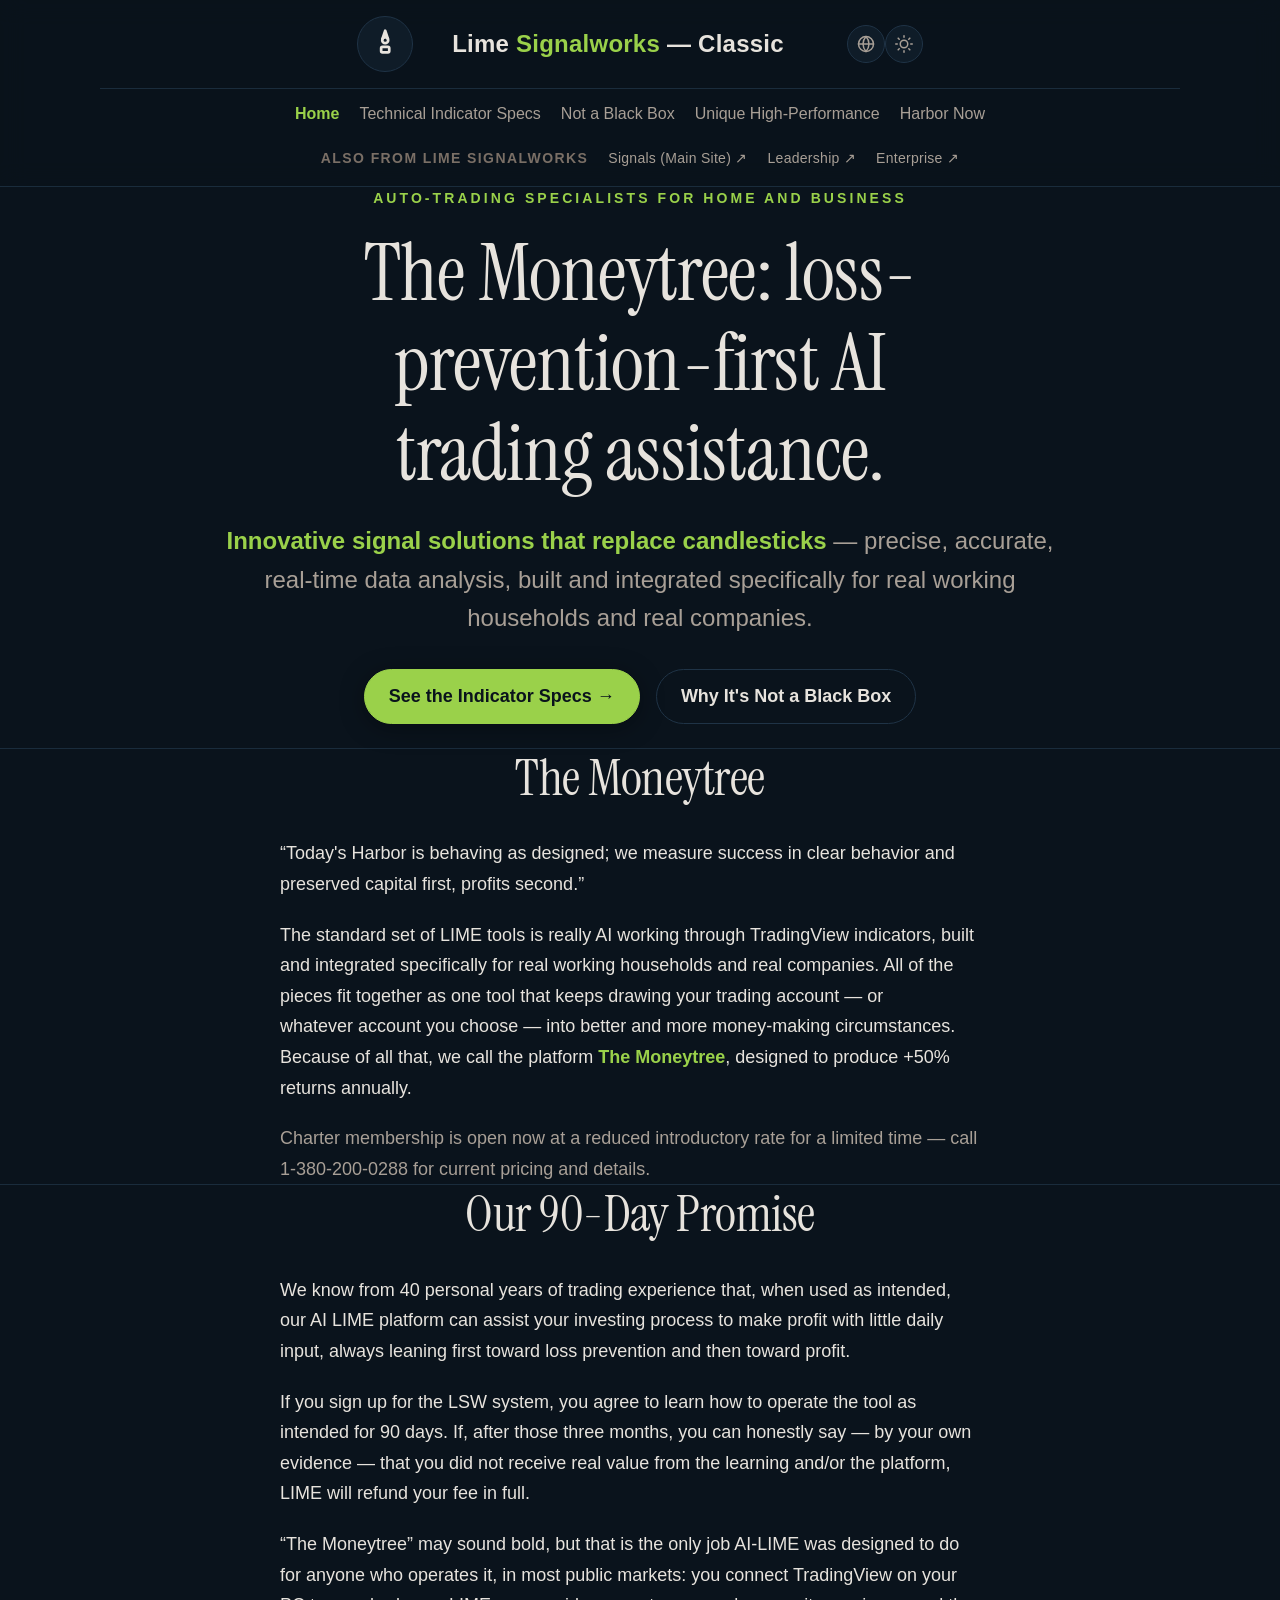
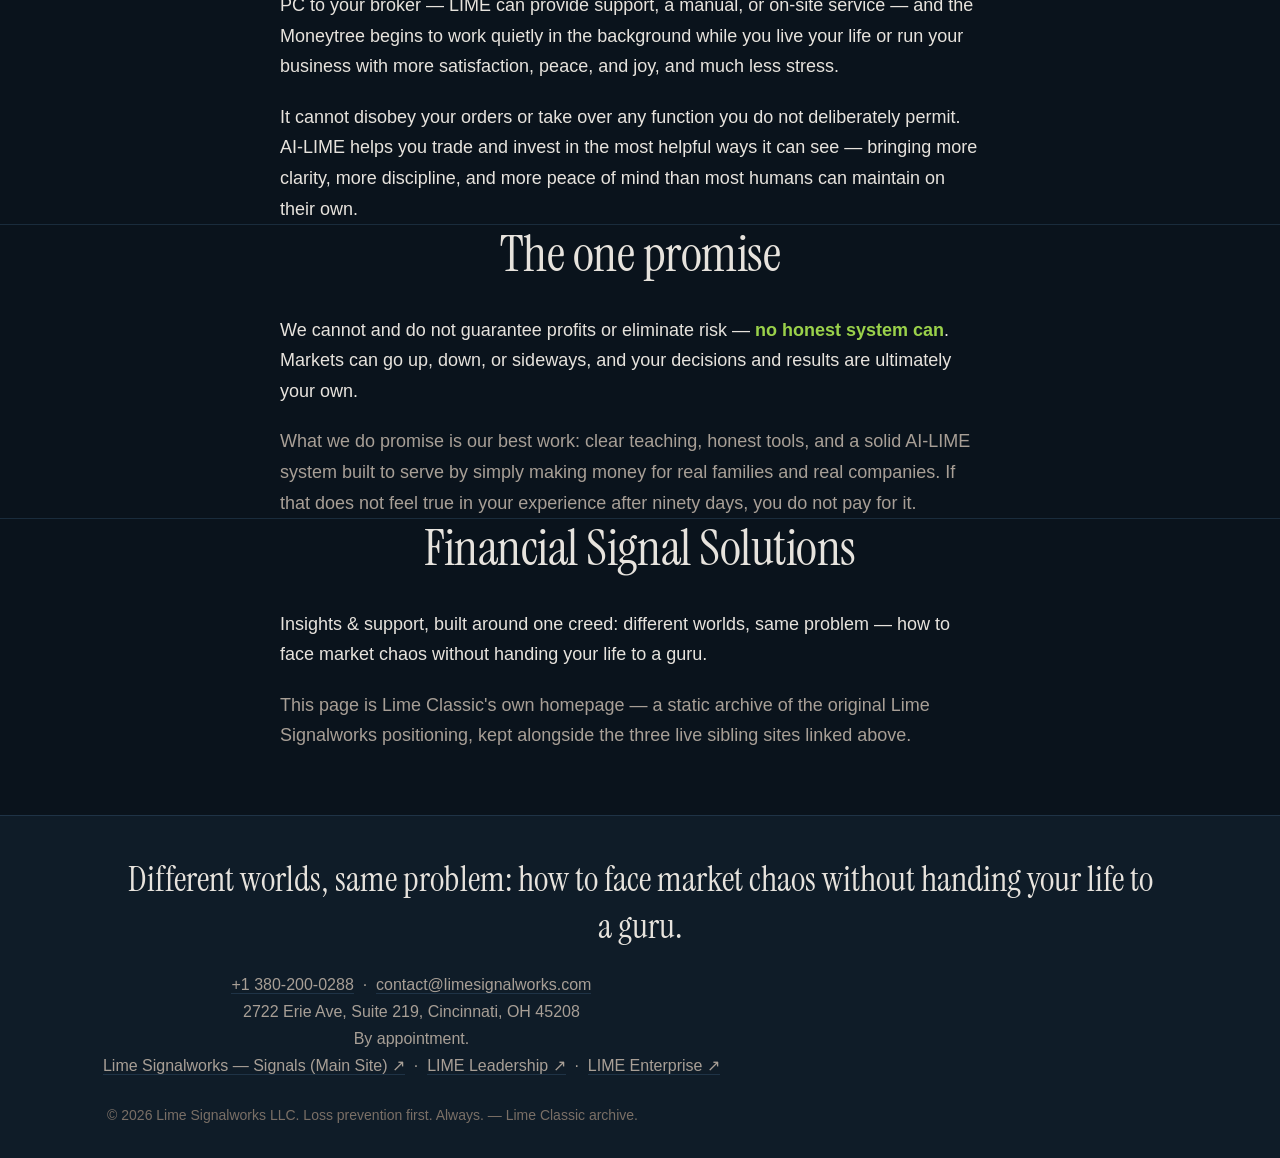
==== index.html @ 85b890b6 "Build first batch: 5 Classic pages (home, indicator specs, not-a-black-box, unique-high-performance," ====
<!DOCTYPE html>
<html lang="en" data-theme="dark">
<head>
<meta charset="UTF-8">
<meta name="viewport" content="width=device-width, initial-scale=1.0">
<title>Home · Lime Signalworks Classic</title>
<meta name="description" content="Lime Signalworks Classic: the Moneytree platform, loss-prevention-first AI trading assistance, and the 90-Day Promise.">
<link rel="canonical" href="https://classic.limesignalworks.com/">
<link rel="stylesheet" href="assets/style.css">
<link rel="preconnect" href="https://fonts.googleapis.com">
<link rel="preconnect" href="https://fonts.gstatic.com" crossorigin>
<link href="https://fonts.googleapis.com/css2?family=Instrument+Serif:ital@0;1&display=swap" rel="stylesheet">
<link href="https://api.fontshare.com/v2/css?f[]=general-sans@300,400,500,600,700&display=swap" rel="stylesheet">
</head>
<body>
<header>
  <div class="wrap hdr">
    <a class="brand" href="index.html" aria-label="Lime Signalworks Classic home">
      <span class="brand-mark"><svg viewBox="0 0 24 24" fill="none" stroke="currentColor" stroke-width="2" stroke-linecap="round" stroke-linejoin="round" aria-hidden="true"><path d="M12 2 L14 8 L12 6 L10 8 Z"/><rect x="9" y="14" width="6" height="4" rx="1"/><circle cx="12" cy="9" r="2.2"/></svg></span>
      <span class="word">Lime&nbsp;<b>Signalworks</b> &mdash; Classic</span>
    </a>
    <div class="hdr-actions">
      <div class="hdr-tools">
        <button class="icon-btn" data-translate aria-label="Translate this page">
          <svg width="18" height="18" viewBox="0 0 24 24" fill="none" stroke="currentColor" stroke-width="2" stroke-linecap="round" stroke-linejoin="round"><circle cx="12" cy="12" r="10"/><path d="M2 12h20M12 2a15.3 15.3 0 0 1 4 10 15.3 15.3 0 0 1-4 10 15.3 15.3 0 0 1-4-10 15.3 15.3 0 0 1 4-10z"/></svg>
        </button>
        <button class="icon-btn" data-theme-toggle aria-label="Switch theme">
          <svg width="18" height="18" viewBox="0 0 24 24" fill="none" stroke="currentColor" stroke-width="2" stroke-linecap="round" stroke-linejoin="round"><circle cx="12" cy="12" r="5"/><path d="M12 1v2M12 21v2M4.22 4.22l1.42 1.42M18.36 18.36l1.42 1.42M1 12h2M21 12h2M4.22 19.78l1.42-1.42M18.36 5.64l1.42-1.42"/></svg>
        </button>
      </div>
    </div>
  </div>
  <nav class="site-nav wrap" aria-label="Lime Classic pages">
      <a href="index.html" aria-current="page">Home</a>
      <a href="technical-indicator-specs.html">Technical Indicator Specs</a>
      <a href="not-a-black-box.html">Not a Black Box</a>
      <a href="unique-high-performance.html">Unique High-Performance</a>
      <a href="harbor-now.html">Harbor Now</a>
  </nav>
  <div class="sibling-nav wrap" aria-label="Other Lime Signalworks sites">
    <span class="sibling-label">Also from Lime Signalworks</span>
    <a href="https://signals.limesignalworks.com" target="_blank" rel="noopener">Signals (Main Site) &#8599;</a>
    <a href="https://leadership.limesignalworks.com" target="_blank" rel="noopener">Leadership &#8599;</a>
    <a href="https://lime-enterprise-web.vercel.app" target="_blank" rel="noopener">Enterprise &#8599;</a>
  </div>
</header>
<main>

  <section class="hero sec-plain">
    <div class="wrap">
      <div class="kicker">Auto-Trading Specialists for Home and Business</div>
      <h1>The Moneytree: loss-prevention-first AI trading assistance.</h1>
      <p class="lede"><strong>Innovative signal solutions that replace candlesticks</strong> &mdash; precise, accurate, real-time data analysis, built and integrated specifically for real working households and real companies.</p>
      <div class="hero-cta">
        <a class="btn" href="technical-indicator-specs.html">See the Indicator Specs &rarr;</a>
        <a class="btn btn-ghost" href="not-a-black-box.html">Why It's Not a Black Box</a>
      </div>
    </div>
  </section>

  <section class="sec-plain">
    <div class="wrap">
      <div class="sec-bar"><h2>The Moneytree</h2></div>
      <div class="sec-body">
        <p>&ldquo;Today's Harbor is behaving as designed; we measure success in clear behavior and preserved capital first, profits second.&rdquo;</p>
        <p>The standard set of LIME tools is really AI working through TradingView indicators, built and integrated specifically for real working households and real companies. All of the pieces fit together as one tool that keeps drawing your trading account &mdash; or whatever account you choose &mdash; into better and more money-making circumstances. Because of all that, we call the platform <strong>The Moneytree</strong>, designed to produce +50% returns annually.</p>
        <p class="muted">Charter membership is open now at a reduced introductory rate for a limited time &mdash; call 1-380-200-0288 for current pricing and details.</p>
      </div>
    </div>
  </section>

  <section class="sec-plain">
    <div class="wrap">
      <div class="sec-bar"><h2>Our 90-Day Promise</h2></div>
      <div class="sec-body">
        <p>We know from 40 personal years of trading experience that, when used as intended, our AI LIME platform can assist your investing process to make profit with little daily input, always leaning first toward loss prevention and then toward profit.</p>
        <p>If you sign up for the LSW system, you agree to learn how to operate the tool as intended for 90 days. If, after those three months, you can honestly say &mdash; by your own evidence &mdash; that you did not receive real value from the learning and/or the platform, LIME will refund your fee in full.</p>
        <p>&ldquo;The Moneytree&rdquo; may sound bold, but that is the only job AI-LIME was designed to do for anyone who operates it, in most public markets: you connect TradingView on your PC to your broker &mdash; LIME can provide support, a manual, or on-site service &mdash; and the Moneytree begins to work quietly in the background while you live your life or run your business with more satisfaction, peace, and joy, and much less stress.</p>
        <p>It cannot disobey your orders or take over any function you do not deliberately permit. AI-LIME helps you trade and invest in the most helpful ways it can see &mdash; bringing more clarity, more discipline, and more peace of mind than most humans can maintain on their own.</p>
      </div>
    </div>
  </section>

  <section class="sec-plain">
    <div class="wrap">
      <div class="sec-bar"><h2>The one promise</h2></div>
      <div class="sec-body">
        <p>We cannot and do not guarantee profits or eliminate risk &mdash; <strong>no honest system can</strong>. Markets can go up, down, or sideways, and your decisions and results are ultimately your own.</p>
        <p class="muted">What we do promise is our best work: clear teaching, honest tools, and a solid AI-LIME system built to serve by simply making money for real families and real companies. If that does not feel true in your experience after ninety days, you do not pay for it.</p>
      </div>
    </div>
  </section>

  <section class="sec-plain">
    <div class="wrap">
      <div class="sec-bar"><h2>Financial Signal Solutions</h2></div>
      <div class="sec-body">
        <p>Insights &amp; support, built around one creed: different worlds, same problem &mdash; how to face market chaos without handing your life to a guru.</p>
        <p class="muted">This page is Lime Classic's own homepage &mdash; a static archive of the original Lime Signalworks positioning, kept alongside the three live sibling sites linked above.</p>
      </div>
    </div>
  </section>

</main>
<footer>
  <div class="wrap foot-wrap">
    <div class="foot">
      <p class="creed">Different worlds, same problem: how to face market chaos without handing your life to a guru.</p>
      <p class="meta">
        <a href="tel:+13802000288">+1 380-200-0288</a> &nbsp;&middot;&nbsp;
        <a href="mailto:contact@limesignalworks.com">contact@limesignalworks.com</a><br>
        2722 Erie Ave, Suite 219, Cincinnati, OH 45208<br>
        By appointment.
      </p>
      <p class="meta" aria-label="Other Lime Signalworks sites">
        <a href="https://signals.limesignalworks.com" target="_blank" rel="noopener">Lime Signalworks &mdash; Signals (Main Site) &#8599;</a> &nbsp;&middot;&nbsp;
        <a href="https://leadership.limesignalworks.com" target="_blank" rel="noopener">LIME Leadership &#8599;</a> &nbsp;&middot;&nbsp;
        <a href="https://lime-enterprise-web.vercel.app" target="_blank" rel="noopener">LIME Enterprise &#8599;</a>
      </p>
      <p class="copy">&copy; 2026 Lime Signalworks LLC. Loss prevention first. Always. &mdash; Lime Classic archive.</p>
    </div>
  </div>
</footer>
<script src="assets/site.js"></script>
</body>
</html>
---- assets/style.css ----
/* Lime Classic shared stylesheet.
   Reused verbatim (structure, tokens, unboxed section pattern) from the
   reviewed sibling design system at lime-web-public/index.html, per the
   Lime Classic first-batch build spec. Ember/flame companion, visitor
   counter, and keeper-portrait rotation scripts are intentionally omitted
   -- those are specific to the Signals site. Theme toggle and translate
   button are retained for cross-site consistency. */
:root {
  --text-xs: clamp(0.75rem, 0.7rem + 0.25vw, 0.875rem);
  --text-sm: clamp(0.875rem, 0.8rem + 0.35vw, 1rem);
  --text-base: clamp(1rem, 0.95rem + 0.25vw, 1.125rem);
  --text-lg: clamp(1.125rem, 1rem + 0.75vw, 1.5rem);
  --text-xl: clamp(1.5rem, 1.2rem + 1.25vw, 2.25rem);
  --text-2xl: clamp(2rem, 1.2rem + 2.5vw, 3.25rem);
  --text-3xl: clamp(2.5rem, 1rem + 5vw, 5.25rem);
  --space-1: 0.25rem; --space-2: 0.5rem; --space-3: 0.75rem; --space-4: 1rem;
  --space-5: 1.25rem; --space-6: 1.5rem; --space-8: 2rem; --space-10: 2.5rem;
  --space-12: 3rem; --space-16: 4rem; --space-20: 5rem; --space-24: 6rem;
  --radius-sm: 0.375rem; --radius-md: 0.5rem; --radius-lg: 0.75rem; --radius-xl: 1rem; --radius-full: 999px;
  --transition-interactive: 180ms cubic-bezier(0.16, 1, 0.3, 1);
  --font-display: 'Instrument Serif', Georgia, serif;
  --font-body: 'General Sans', 'Helvetica Neue', sans-serif;
}
:root, [data-theme="dark"] {
  --color-bg: #0a131c; --color-surface: #0f1c28; --color-surface-2: #142433; --color-surface-offset: #16273a;
  --color-border: #1f3346; --color-divider: #1a2c3c;
  --color-text: #e7e3dd; --color-text-muted: #a89f96; --color-text-faint: #7a6f66;
  --color-primary: #9ad14a; --color-primary-hover: #b4e06a; --color-primary-soft: rgba(154,209,74,0.12);
  --color-glow-blue: #2f9bff;
  --color-beam: #e8b659; --color-beam-soft: rgba(232,182,89,0.14);
  --shadow-md: 0 4px 24px rgba(0,0,0,0.35); --shadow-lg: 0 18px 50px rgba(0,0,0,0.45);
}
[data-theme="light"] {
  --color-bg: #e7e3dd; --color-surface: #ffffff; --color-surface-2: #f7faf8; --color-surface-offset: #eef3ef;
  --color-border: #dbe4dd; --color-divider: #e4ece6;
  --color-text: #0a131c; --color-text-muted: #56685e; --color-text-faint: #8a9c92;
  --color-primary: #4f7a1f; --color-primary-hover: #3d6017; --color-primary-soft: rgba(79,122,31,0.10);
  --color-glow-blue: #2f9bff;
  --color-beam: #b07d1f; --color-beam-soft: rgba(176,125,31,0.12);
  --shadow-md: 0 4px 24px rgba(20,40,28,0.08); --shadow-lg: 0 18px 50px rgba(20,40,28,0.12);
}
*, *::before, *::after { box-sizing: border-box; margin: 0; padding: 0; }
html { -webkit-font-smoothing: antialiased; -moz-osx-font-smoothing: grayscale; text-rendering: optimizeLegibility; scroll-behavior: smooth; }
body { min-height: 100dvh; line-height: 1.6; font-family: var(--font-body); font-size: var(--text-base); color: var(--color-text); background-color: var(--color-bg); }
img, svg { display: block; max-width: 100%; height: auto; }
a, button { transition: color var(--transition-interactive), background var(--transition-interactive), border-color var(--transition-interactive), box-shadow var(--transition-interactive); }
h1, h2, h3 { text-wrap: balance; line-height: 1.12; font-family: var(--font-display); font-weight: 400; letter-spacing: -0.01em; }
p, li { text-wrap: pretty; max-width: 70ch; }
::selection { background: var(--color-primary-soft); }
:focus-visible { outline: 2px solid var(--color-primary); outline-offset: 3px; border-radius: var(--radius-sm); }
.wrap { max-width: 1080px; margin: 0 auto; padding: 0 var(--space-6); }

header { position: sticky; top: 0; z-index: 10; backdrop-filter: blur(12px); background: color-mix(in oklab, var(--color-bg) 82%, transparent); border-bottom: 1px solid var(--color-divider); }
.hdr { display: flex; align-items: center; justify-content: center; flex-wrap: wrap; padding: var(--space-4) 0; gap: var(--space-4); }
.hdr-actions { display: flex; flex-wrap: nowrap; align-items: center; gap: var(--space-4); }
.brand { display: flex; align-items: center; gap: var(--space-3); text-decoration: none; color: var(--color-text); }
.brand-mark { height: 56px; width: 56px; object-fit: cover; border-radius: 50%; flex-shrink: 0; border: 1px solid var(--color-border); display: flex; align-items: center; justify-content: center; background: var(--color-surface); }
.brand-mark svg { width: 60%; height: 60%; }
@media (max-width: 560px) { .brand-mark { height: 44px; width: 44px; } }
.brand .word { font-family: var(--font-body); font-weight: 600; font-size: var(--text-lg); letter-spacing: 0.01em; }
.brand .word b { font-weight: 700; color: var(--color-primary); }
.brand:hover { color: var(--color-primary); text-decoration: underline; text-underline-offset: 2px; }
.hdr-tools { display: flex; align-items: center; gap: 0; }
.icon-btn { display: inline-flex; align-items: center; justify-content: center; width: 38px; height: 38px; border-radius: var(--radius-full); border: 1px solid var(--color-border); color: var(--color-text-muted); background: var(--color-surface); cursor: pointer; }
.icon-btn:hover { color: var(--color-text); border-color: var(--color-primary); }
@media (min-width: 768px) { .brand .word { margin-inline: 2ch; } .hdr-tools { margin-left: 2ch; } }

/* Primary in-site page nav -- plain text links, no boxes. */
.site-nav { display: flex; flex-wrap: wrap; align-items: center; justify-content: center; gap: var(--space-1) var(--space-5); padding: var(--space-3) 0; border-top: 1px solid var(--color-divider); font-size: var(--text-sm); }
.site-nav a { color: var(--color-text-muted); text-decoration: none; }
.site-nav a:hover, .site-nav a[aria-current="page"] { color: var(--color-primary); }
.site-nav a[aria-current="page"] { font-weight: 600; }

/* Cross-site outbound links -- plain text, clearly labeled, no boxes. */
.sibling-nav { display: flex; flex-wrap: wrap; align-items: center; justify-content: center; gap: var(--space-1) var(--space-5); padding: var(--space-2) 0 var(--space-4); font-size: var(--text-xs); letter-spacing: 0.02em; }
.sibling-nav .sibling-label { color: var(--color-text-faint); text-transform: uppercase; letter-spacing: 0.1em; font-weight: 600; }
.sibling-nav a { color: var(--color-text-muted); text-decoration: none; border-bottom: 1px solid transparent; }
.sibling-nav a:hover { color: var(--color-primary); border-color: var(--color-primary); }

h1, h2, h3 { text-transform: none; }
.kicker { font-size: var(--text-xs); letter-spacing: 0.22em; text-transform: uppercase; color: var(--color-primary); font-weight: 600; margin-bottom: var(--space-5); }

.hero { padding: clamp(var(--space-12), 8vw, var(--space-20)) 0 var(--space-6); text-align: center; }
.hero h1 { font-size: var(--text-3xl); margin: 0 auto var(--space-6); max-width: 20ch; }
.hero .lede { font-size: var(--text-lg); color: var(--color-text-muted); max-width: 62ch; margin: 0 auto; }
.hero .lede strong { color: var(--color-primary); font-weight: 600; }
.hero-cta { margin-top: var(--space-8); display: flex; justify-content: center; gap: var(--space-4); flex-wrap: wrap; }

.btn { display: inline-flex; align-items: center; gap: var(--space-2); font-family: var(--font-body); font-weight: 600; font-size: var(--text-base); text-decoration: none; color: var(--color-bg); background: var(--color-primary); padding: var(--space-3) var(--space-6); border-radius: var(--radius-full); border: 1px solid var(--color-primary); box-shadow: var(--shadow-md); }
.btn:hover { background: var(--color-primary-hover); border-color: var(--color-primary-hover); transform: translateY(-2px); box-shadow: var(--shadow-lg); }
.btn.btn-ghost { background: transparent; color: var(--color-text); border-color: var(--color-border); box-shadow: none; }
.btn.btn-ghost:hover { border-color: var(--color-primary); color: var(--color-primary); transform: none; box-shadow: none; }

/* Unboxed section heading pattern -- centered display type, no box/glow ring. */
.sec-bar { text-align: center; margin: 0 auto var(--space-8); }
.sec-bar h2, .sec-bar h3 { font-size: var(--text-2xl); margin: 0; text-align: center; font-family: var(--font-display); font-weight: 400; letter-spacing: -0.01em; color: var(--color-text); }
.sec-bar h3 { font-size: var(--text-xl); }

/* Hairline wayfinding divider before each unboxed section -- a 1px top border,
   not an enclosing box, so scroll rhythm stays legible without box/card chrome. */
.sec-plain { border-top: 1px solid var(--color-divider); padding-top: var(--space-16); margin-top: var(--space-16); }
.sec-plain:first-child { border-top: none; padding-top: 0; margin-top: 0; }
section { margin-top: 0 !important; padding-top: 0 !important; }

.sec-body { max-width: 720px; margin-left: auto; margin-right: auto; }
.sec-body.wide { max-width: 860px; }
.sec-body p { font-size: var(--text-base); color: var(--color-text); margin-bottom: var(--space-5); line-height: 1.7; }
.sec-body p:last-child { margin-bottom: 0; }
.sec-body .muted { color: var(--color-text-muted); }
.sec-body strong { color: var(--color-primary); font-weight: 600; }
.sec-body ul, .sec-body ol { margin: 0 0 var(--space-5) var(--space-6); color: var(--color-text); }
.sec-body li { margin-bottom: var(--space-2); line-height: 1.65; }
.sec-body h3 { font-size: var(--text-lg); margin: var(--space-8) 0 var(--space-3); font-family: var(--font-display); font-weight: 400; color: var(--color-text); text-align: left; }
.sec-sub { text-align: center; color: var(--color-text-muted); margin: 0 auto var(--space-10); max-width: 640px; }

/* Indicator list -- each indicator is a plain flowing subsection separated
   by the same hairline rhythm used between major sections, per spec. */
.indicator { border-top: 1px solid var(--color-divider); padding-top: var(--space-10); margin-top: var(--space-10); }
.indicator:first-child { border-top: none; padding-top: 0; margin-top: 0; }
.indicator h3 { font-size: var(--text-xl); margin: 0 0 var(--space-3); text-align: left; font-family: var(--font-display); font-weight: 400; color: var(--color-text); }
.indicator .ind-states { font-size: var(--text-sm); color: var(--color-text-muted); margin-bottom: var(--space-2); }
.indicator .ind-formula { font-family: var(--font-display); font-style: italic; font-size: var(--text-lg); color: var(--color-primary); margin-bottom: var(--space-4); }
.indicator p { font-size: var(--text-base); color: var(--color-text); margin-bottom: 0; line-height: 1.7; }

footer { padding: 0; background: var(--color-surface); margin-top: var(--space-16); border-top: 1px solid var(--color-border); }
.foot-wrap { padding: var(--space-10) 0 var(--space-8); }
.foot .creed { font-family: var(--font-display); font-size: var(--text-xl); color: var(--color-text); line-height: 1.35; margin-bottom: var(--space-5); text-align: center; }
.foot .meta { font-size: var(--text-sm); color: var(--color-text-muted); line-height: 1.7; text-align: center; }
.foot .meta a { color: var(--color-text-muted); text-decoration: none; border-bottom: 1px solid var(--color-border); }
.foot .meta a:hover { color: var(--color-primary); border-color: var(--color-primary); }
.foot .copy { font-size: var(--text-xs); color: var(--color-text-faint); margin-top: var(--space-6); text-align: center; }
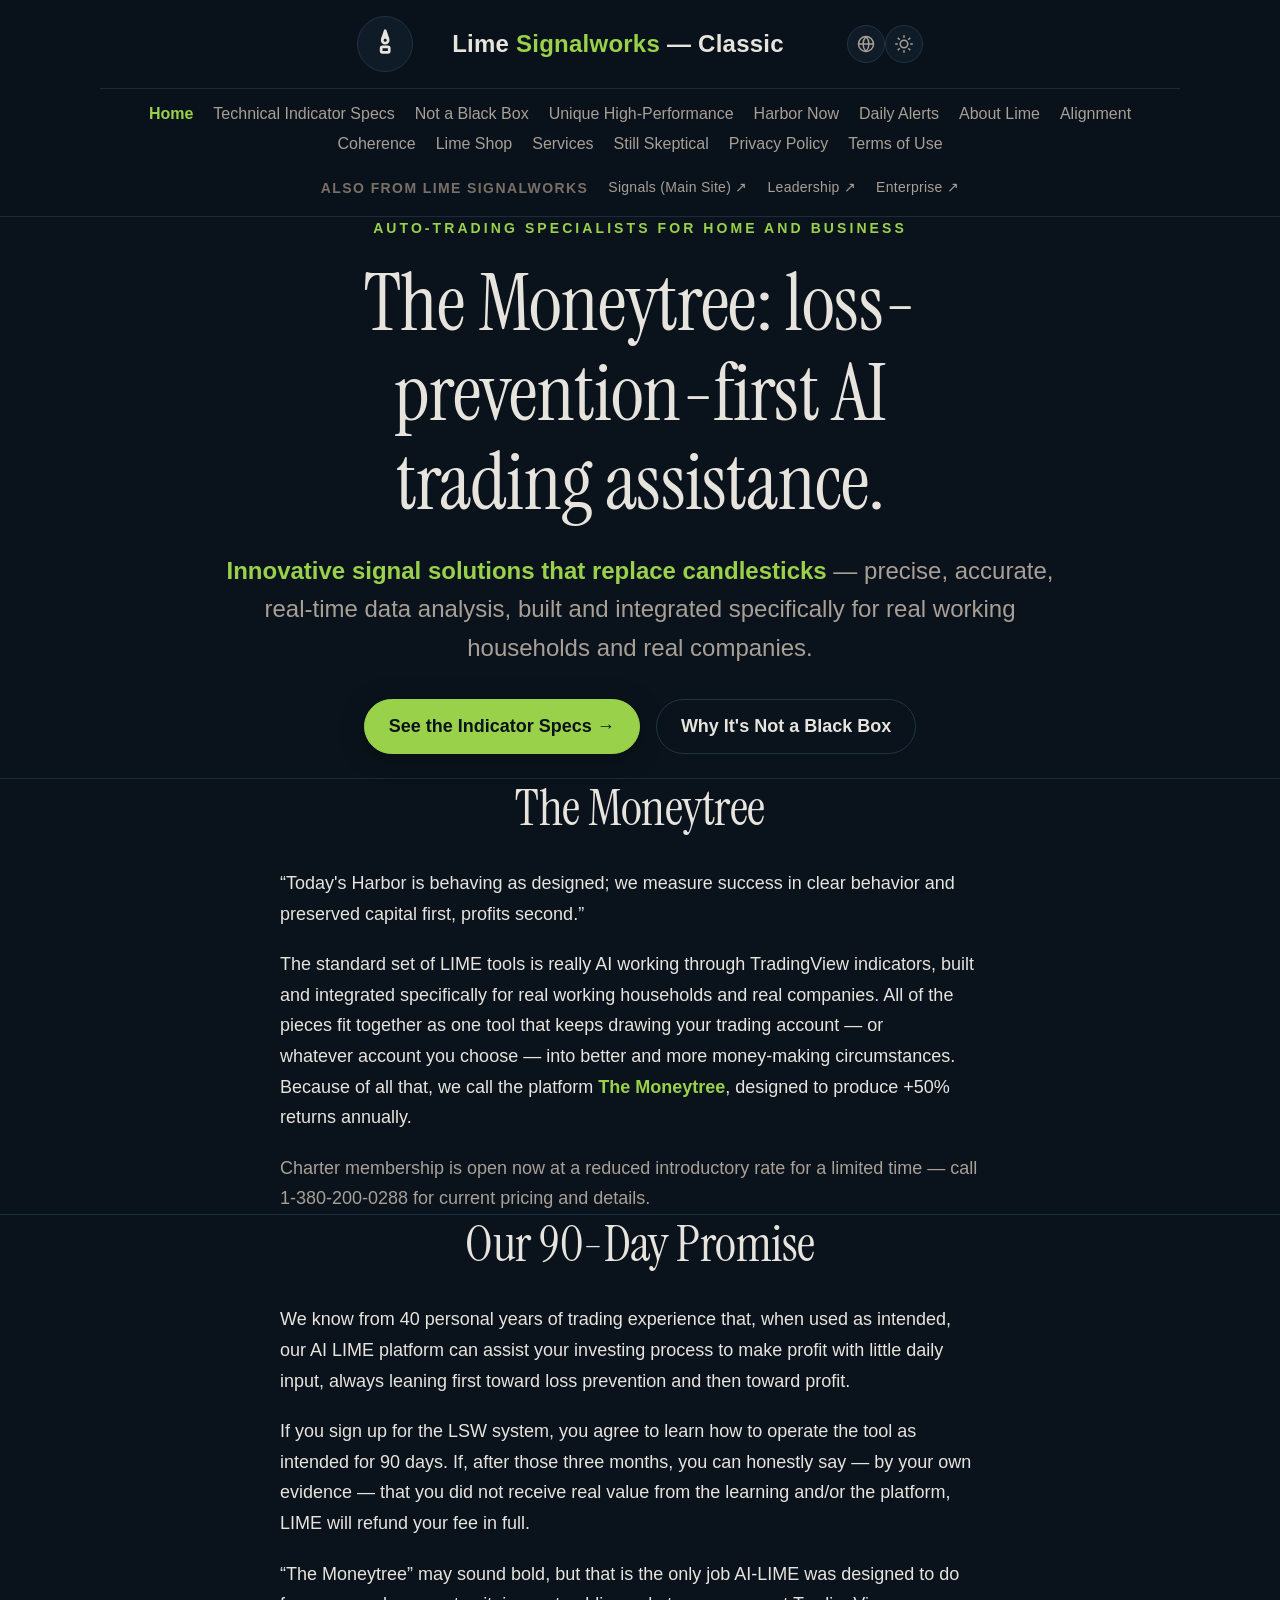
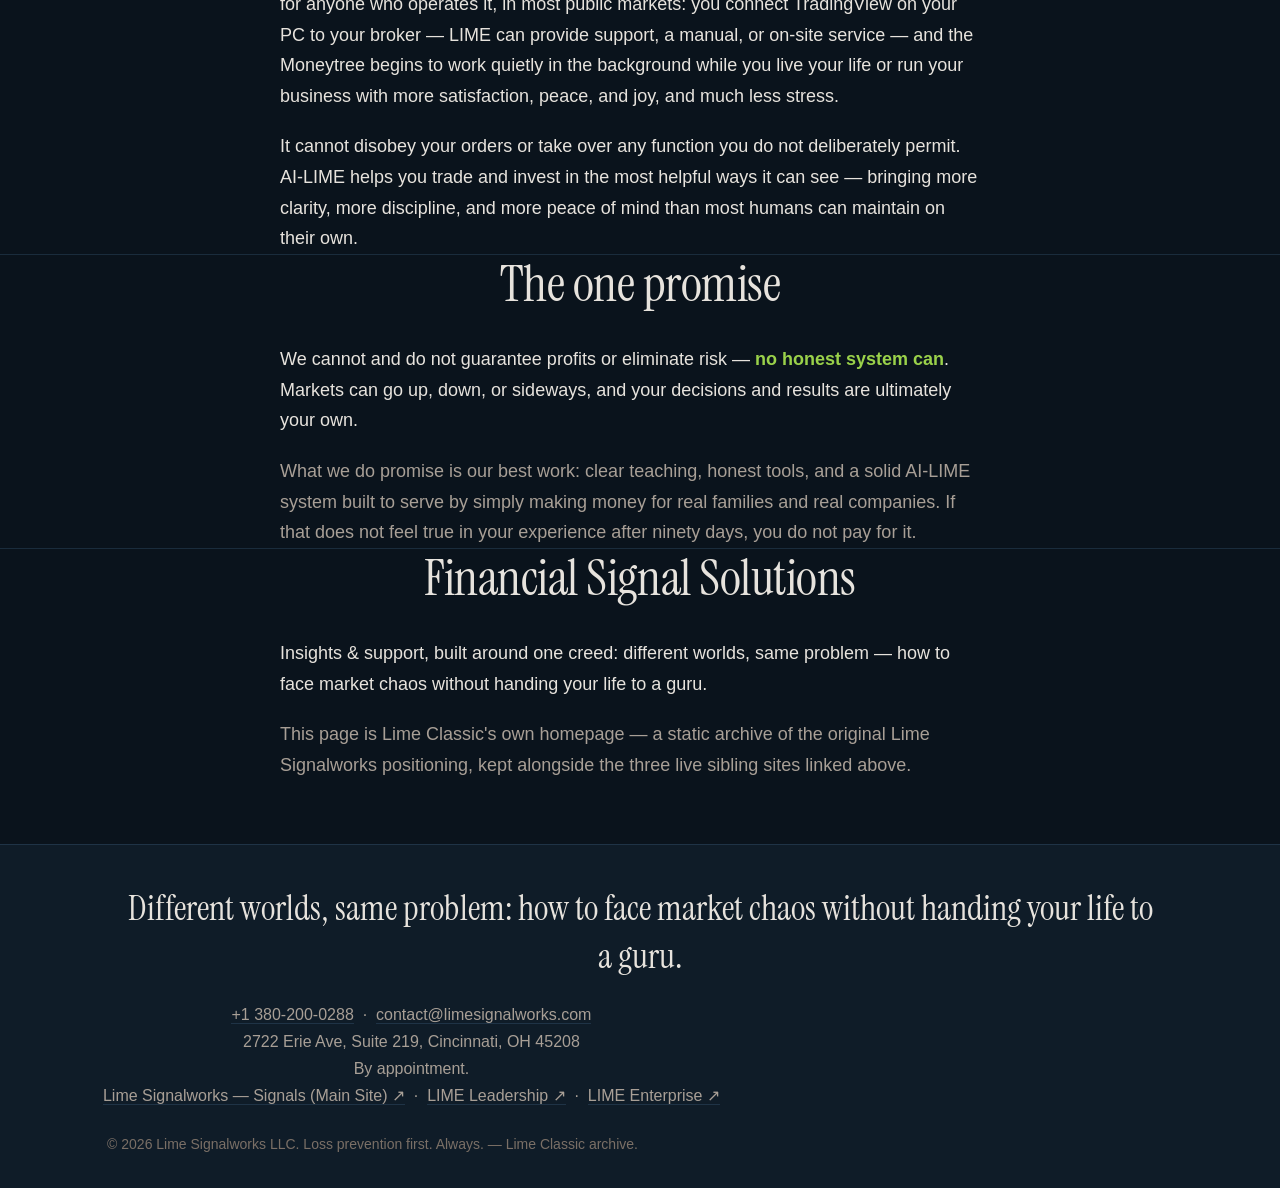
==== commit 03bf005a: "Build third batch: 4 more Classic pages (services, still-skeptical, privacy-policy, terms-of-use) - " ====
--- a/index.html
+++ b/index.html
@@ -36,6 +36,15 @@
       <a href="not-a-black-box.html">Not a Black Box</a>
       <a href="unique-high-performance.html">Unique High-Performance</a>
       <a href="harbor-now.html">Harbor Now</a>
+      <a href="daily-alerts.html">Daily Alerts</a>
+      <a href="about-lime.html">About Lime</a>
+      <a href="alignment.html">Alignment</a>
+      <a href="coherence.html">Coherence</a>
+      <a href="lime-shop.html">Lime Shop</a>
+      <a href="services.html">Services</a>
+      <a href="still-skeptical.html">Still Skeptical</a>
+      <a href="privacy-policy.html">Privacy Policy</a>
+      <a href="terms-of-use.html">Terms of Use</a>
   </nav>
   <div class="sibling-nav wrap" aria-label="Other Lime Signalworks sites">
     <span class="sibling-label">Also from Lime Signalworks</span>
